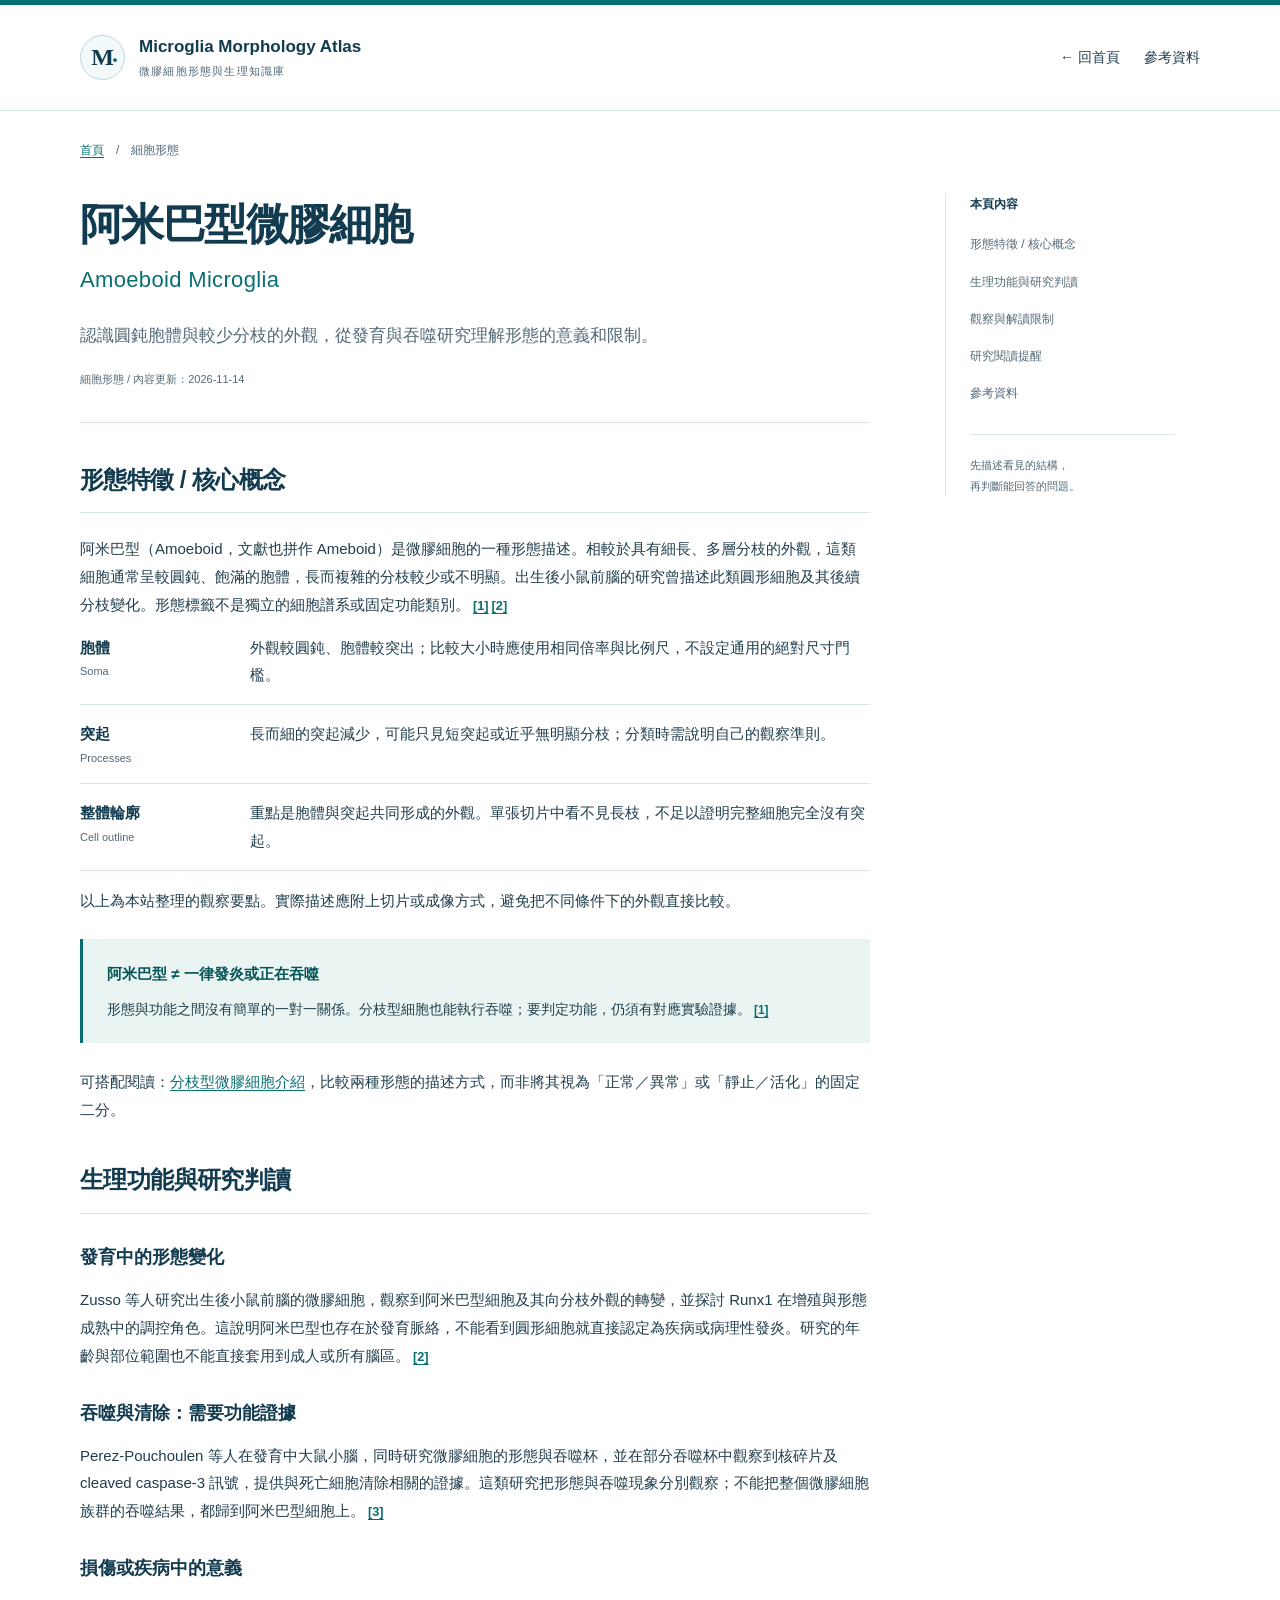
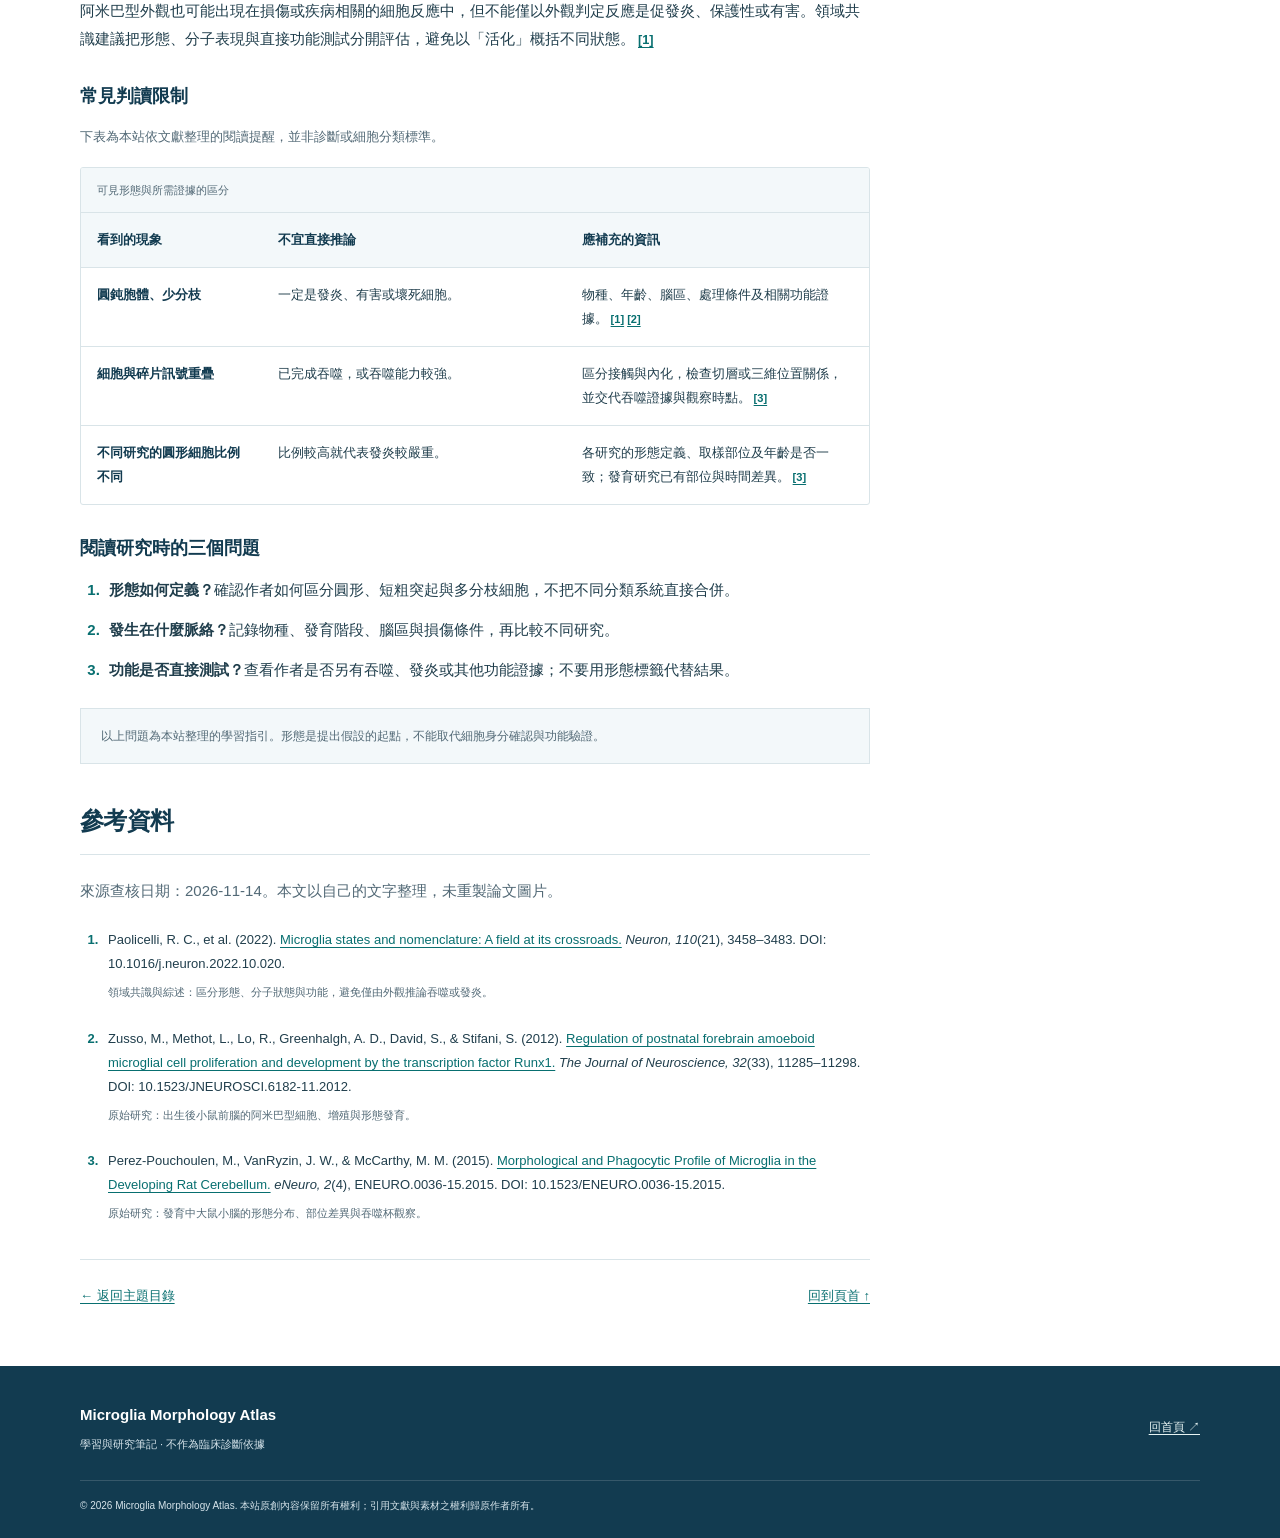
==== pages/amoeboid-microglia.html @ bc800e17 "Publish Microglia Morphology Atlas knowledge base" ====
<!doctype html>
<html lang="zh-Hant">
<head>
  <meta charset="utf-8">
  <meta name="viewport" content="width=device-width, initial-scale=1">
  <meta name="description" content="認識阿米巴型微膠細胞（Amoeboid Microglia）的圓鈍胞體與較少分枝，了解發育、吞噬相關研究及形態不等同功能的判讀限制。">
  <meta name="theme-color" content="#123b50">
  <title>阿米巴型微膠細胞 Amoeboid Microglia | Microglia Morphology Atlas</title>
  <link rel="stylesheet" href="../css/style.css">
</head>
<body>
  <a class="skip-link" href="#main-content">跳至主要內容</a>
  <header class="site-header">
    <div class="container header-inner">
      <a class="brand" href="../index.html" aria-label="Microglia Morphology Atlas 首頁">
        <span class="brand-mark" aria-hidden="true">M<span>·</span></span>
        <span>Microglia Morphology Atlas<span class="brand-subtitle">微膠細胞形態與生理知識庫</span></span>
      </a>
      <nav class="main-nav" aria-label="主要導覽"><a href="../index.html">← 回首頁</a><a href="#references">參考資料</a></nav>
    </div>
  </header>

  <main id="main-content" class="container article-main" tabindex="-1">
    <nav class="breadcrumbs" aria-label="麵包屑"><a href="../index.html">首頁</a><span aria-hidden="true">/</span><span>細胞形態</span></nav>
    <div class="article-layout">
      <article class="article-content">
        <header class="article-heading">
          <h1>阿米巴型微膠細胞<span class="english-title" lang="en">Amoeboid Microglia</span></h1>
          <p class="article-lead">認識圓鈍胞體與較少分枝的外觀，從發育與吞噬研究理解形態的意義和限制。</p>
          <p class="metadata">細胞形態<span aria-hidden="true"> / </span>內容更新：<time datetime="2026-11-14">2026-11-14</time></p>
        </header>

        <section id="concept" class="article-section" aria-labelledby="concept-title">
          <h2 id="concept-title">形態特徵 / 核心概念</h2>
          <p>阿米巴型（Amoeboid，文獻也拼作 Ameboid）是微膠細胞的一種形態描述。相較於具有細長、多層分枝的外觀，這類細胞通常呈較圓鈍、飽滿的胞體，長而複雜的分枝較少或不明顯。出生後小鼠前腦的研究曾描述此類圓形細胞及其後續分枝變化。形態標籤不是獨立的細胞譜系或固定功能類別。<a class="citation" href="#ref-1" aria-label="參考資料 1">[1]</a><a class="citation" href="#ref-2" aria-label="參考資料 2">[2]</a></p>
          <dl class="feature-list">
            <div><dt>胞體 <span lang="en">Soma</span></dt><dd>外觀較圓鈍、胞體較突出；比較大小時應使用相同倍率與比例尺，不設定通用的絕對尺寸門檻。</dd></div>
            <div><dt>突起 <span lang="en">Processes</span></dt><dd>長而細的突起減少，可能只見短突起或近乎無明顯分枝；分類時需說明自己的觀察準則。</dd></div>
            <div><dt>整體輪廓 <span lang="en">Cell outline</span></dt><dd>重點是胞體與突起共同形成的外觀。單張切片中看不見長枝，不足以證明完整細胞完全沒有突起。</dd></div>
          </dl>
          <p>以上為本站整理的觀察要點。實際描述應附上切片或成像方式，避免把不同條件下的外觀直接比較。</p>
          <div class="callout"><strong>阿米巴型 ≠ 一律發炎或正在吞噬</strong><p>形態與功能之間沒有簡單的一對一關係。分枝型細胞也能執行吞噬；要判定功能，仍須有對應實驗證據。<a class="citation" href="#ref-1" aria-label="參考資料 1">[1]</a></p></div>
          <p>可搭配閱讀：<a href="ramified-microglia.html">分枝型微膠細胞介紹</a>，比較兩種形態的描述方式，而非將其視為「正常／異常」或「靜止／活化」的固定二分。</p>
        </section>

        <section id="physiology" class="article-section" aria-labelledby="physiology-title">
          <h2 id="physiology-title">生理功能與研究判讀</h2>
          <h3>發育中的形態變化</h3>
          <p>Zusso 等人研究出生後小鼠前腦的微膠細胞，觀察到阿米巴型細胞及其向分枝外觀的轉變，並探討 Runx1 在增殖與形態成熟中的調控角色。這說明阿米巴型也存在於發育脈絡，不能看到圓形細胞就直接認定為疾病或病理性發炎。研究的年齡與部位範圍也不能直接套用到成人或所有腦區。<a class="citation" href="#ref-2" aria-label="參考資料 2">[2]</a></p>

          <h3>吞噬與清除：需要功能證據</h3>
          <p>Perez-Pouchoulen 等人在發育中大鼠小腦，同時研究微膠細胞的形態與吞噬杯，並在部分吞噬杯中觀察到核碎片及 cleaved caspase-3 訊號，提供與死亡細胞清除相關的證據。這類研究把形態與吞噬現象分別觀察；不能把整個微膠細胞族群的吞噬結果，都歸到阿米巴型細胞上。<a class="citation" href="#ref-3" aria-label="參考資料 3">[3]</a></p>

          <h3>損傷或疾病中的意義</h3>
          <p>阿米巴型外觀也可能出現在損傷或疾病相關的細胞反應中，但不能僅以外觀判定反應是促發炎、保護性或有害。領域共識建議把形態、分子表現與直接功能測試分開評估，避免以「活化」概括不同狀態。<a class="citation" href="#ref-1" aria-label="參考資料 1">[1]</a></p>

          <h3 id="observation">常見判讀限制</h3>
          <p class="table-intro">下表為本站依文獻整理的閱讀提醒，並非診斷或細胞分類標準。</p>
          <div class="table-scroll" role="region" aria-label="阿米巴型微膠細胞判讀限制表，可橫向捲動" tabindex="0">
            <table>
              <caption>可見形態與所需證據的區分</caption>
              <thead><tr><th scope="col">看到的現象</th><th scope="col">不宜直接推論</th><th scope="col">應補充的資訊</th></tr></thead>
              <tbody>
                <tr><th scope="row">圓鈍胞體、少分枝</th><td>一定是發炎、有害或壞死細胞。</td><td>物種、年齡、腦區、處理條件及相關功能證據。<a class="citation" href="#ref-1" aria-label="參考資料 1">[1]</a><a class="citation" href="#ref-2" aria-label="參考資料 2">[2]</a></td></tr>
                <tr><th scope="row">細胞與碎片訊號重疊</th><td>已完成吞噬，或吞噬能力較強。</td><td>區分接觸與內化，檢查切層或三維位置關係，並交代吞噬證據與觀察時點。<a class="citation" href="#ref-3" aria-label="參考資料 3">[3]</a></td></tr>
                <tr><th scope="row">不同研究的圓形細胞比例不同</th><td>比例較高就代表發炎較嚴重。</td><td>各研究的形態定義、取樣部位及年齡是否一致；發育研究已有部位與時間差異。<a class="citation" href="#ref-3" aria-label="參考資料 3">[3]</a></td></tr>
              </tbody>
            </table>
          </div>

          <h3 id="reading-notes">閱讀研究時的三個問題</h3>
          <ol class="workflow-list">
            <li><strong>形態如何定義？</strong>確認作者如何區分圓形、短粗突起與多分枝細胞，不把不同分類系統直接合併。</li>
            <li><strong>發生在什麼脈絡？</strong>記錄物種、發育階段、腦區與損傷條件，再比較不同研究。</li>
            <li><strong>功能是否直接測試？</strong>查看作者是否另有吞噬、發炎或其他功能證據；不要用形態標籤代替結果。</li>
          </ol>
          <p class="small-note">以上問題為本站整理的學習指引。形態是提出假設的起點，不能取代細胞身分確認與功能驗證。</p>
        </section>

        <section id="references" class="article-section" aria-labelledby="references-title">
          <h2 id="references-title">參考資料</h2>
          <p class="metadata">來源查核日期：2026-11-14。本文以自己的文字整理，未重製論文圖片。</p>
          <ol class="references">
            <li id="ref-1"><span>Paolicelli, R. C., et al. (2022).</span> <a href="https://pmc.ncbi.nlm.nih.gov/articles/PMC9999291/" lang="en">Microglia states and nomenclature: A field at its crossroads.</a> <cite lang="en">Neuron, 110</cite>(21), 3458–3483. DOI: 10.1016/j.neuron.2022.10.020.<p>領域共識與綜述：區分形態、分子狀態與功能，避免僅由外觀推論吞噬或發炎。</p></li>
            <li id="ref-2"><span>Zusso, M., Methot, L., Lo, R., Greenhalgh, A. D., David, S., &amp; Stifani, S. (2012).</span> <a href="https://pubmed.ncbi.nlm.nih.gov/22895712/" lang="en">Regulation of postnatal forebrain amoeboid microglial cell proliferation and development by the transcription factor Runx1.</a> <cite lang="en">The Journal of Neuroscience, 32</cite>(33), 11285–11298. DOI: 10.1523/JNEUROSCI.6182-11.2012.<p>原始研究：出生後小鼠前腦的阿米巴型細胞、增殖與形態發育。</p></li>
            <li id="ref-3"><span>Perez-Pouchoulen, M., VanRyzin, J. W., &amp; McCarthy, M. M. (2015).</span> <a href="https://pubmed.ncbi.nlm.nih.gov/26464992/" lang="en">Morphological and Phagocytic Profile of Microglia in the Developing Rat Cerebellum.</a> <cite lang="en">eNeuro, 2</cite>(4), ENEURO.0036-15.2015. DOI: 10.1523/ENEURO.0036-15.2015.<p>原始研究：發育中大鼠小腦的形態分布、部位差異與吞噬杯觀察。</p></li>
          </ol>
        </section>
        <nav class="article-bottom" aria-label="文章結尾導覽"><a href="../index.html#topics">← 返回主題目錄</a><a href="#main-content">回到頁首 ↑</a></nav>
      </article>

      <aside class="article-sidebar" aria-label="本頁目錄">
        <div class="sidebar-inner"><p class="sidebar-title">本頁內容</p><nav aria-label="頁內導覽"><a href="#concept">形態特徵 / 核心概念</a><a href="#physiology">生理功能與研究判讀</a><a href="#observation">觀察與解讀限制</a><a href="#reading-notes">研究閱讀提醒</a><a href="#references">參考資料</a></nav><p class="sidebar-note">先描述看見的結構，<br>再判斷能回答的問題。</p></div>
      </aside>
    </div>
  </main>

  <footer class="site-footer">
    <div class="container footer-inner"><div><p class="footer-brand">Microglia Morphology Atlas</p><p>學習與研究筆記 · 不作為臨床診斷依據</p></div><a href="../index.html">回首頁 ↗</a></div>
    <div class="container copyright"><p>© 2026 Microglia Morphology Atlas. 本站原創內容保留所有權利；引用文獻與素材之權利歸原作者所有。</p></div>
  </footer>
</body>
</html>
---- css/style.css ----
:root {
  color-scheme: light;
  --navy: #123b50;
  --teal: #086f70;
  --teal-dark: #055557;
  --ink: #203e4c;
  --muted: #526976;
  --line: #d9e4e8;
  --soft: #f3f8fa;
  --teal-soft: #eaf5f3;
  --white: #fff;
  --container: 1120px;
}

* { box-sizing: border-box; }
html { scroll-behavior: smooth; scroll-padding-top: 24px; }
body { margin: 0; background: var(--white); color: var(--ink); font-family: -apple-system, BlinkMacSystemFont, "Segoe UI", "Noto Sans TC", "Microsoft JhengHei", sans-serif; font-size: 16px; line-height: 1.85; -webkit-font-smoothing: antialiased; }
a { color: var(--teal); text-underline-offset: .23em; text-decoration-thickness: 1px; }
a:hover { color: var(--teal-dark); }
a:focus-visible, [tabindex="0"]:focus-visible { outline: 3px solid var(--teal); outline-offset: 5px; border-radius: 2px; }
main:focus { outline: none; }
::selection { background: #cce8e3; color: var(--navy); }
h1, h2, h3, p { margin: 0; }
h1, h2, h3 { color: var(--navy); line-height: 1.45; }
h1 { font-size: clamp(2rem, 3.7vw, 2.9rem); font-weight: 700; letter-spacing: -.035em; }
h2 { font-size: 1.7rem; letter-spacing: -.025em; }
h3 { font-size: 1.18rem; }
strong { font-weight: 650; }
.container { width: min(var(--container), calc(100% - 64px)); margin-inline: auto; }
.skip-link { position: absolute; top: -100px; left: 20px; z-index: 10; padding: 10px 20px; background: var(--navy); color: white; }
.skip-link:focus { top: 12px; color: white; }
.site-header { border-top: 5px solid var(--teal); border-bottom: 1px solid var(--line); background: white; }
.header-inner { min-height: 105px; display: flex; align-items: center; justify-content: space-between; gap: 28px; padding-block: 20px; }
.brand { display: flex; align-items: center; gap: 14px; color: var(--navy); font-size: 17px; font-weight: 700; line-height: 1.45; text-decoration: none; }
.brand-mark { flex-shrink: 0; display: grid; place-items: center; width: 45px; height: 45px; border: 1px solid #bfd7da; border-radius: 50%; color: var(--navy); background: var(--soft); font-family: Georgia, serif; font-size: 24px; position: relative; }
.brand-mark > span { position: absolute; color: var(--teal); right: 6px; bottom: 1px; }
.brand-subtitle { display: block; font-size: 11px; letter-spacing: .11em; font-weight: 400; color: var(--muted); margin-top: 5px; }
.main-nav { display: flex; flex-wrap: wrap; gap: 24px; font-size: 14px; }
.main-nav a { color: var(--ink); text-decoration: none; }
.main-nav a:hover { color: var(--teal); text-decoration: underline; }
.hero { background: var(--soft); border-bottom: 1px solid var(--line); }
.hero-inner { display: grid; grid-template-columns: 1.6fr 1fr; gap: 70px; padding-block: 72px; align-items: center; }
.hero-copy h1 { line-height: 1.5; }
.accent { color: var(--teal); }
.hero-description { color: var(--muted); margin-top: 22px; font-size: 16px; line-height: 1.95; }
.button { display: inline-flex; align-items: center; gap: 30px; margin-top: 28px; padding: 12px 23px; background: var(--teal); color: white; text-decoration: none; font-size: 14px; font-weight: 600; border-radius: 3px; }
.button:hover { background: var(--teal-dark); color: white; }
.button span { font-size: 20px; line-height: 1; }
.hero-note { margin-top: 16px; font-size: 12px; color: var(--muted); }
.reading-path { border-left: 1px solid #c6d8de; padding-left: 38px; }
.reading-path h2 { font-size: 16px; margin-bottom: 22px; }
.reading-path ol { margin: 0; padding: 0; list-style: none; }
.reading-path li { display: flex; gap: 19px; margin-top: 23px; }
.path-number { color: var(--teal); font-size: 12px; font-weight: 600; padding-top: 4px; font-variant-numeric: tabular-nums; }
.reading-path strong { font-size: 16px; }
.reading-path li div > span { display: block; font-size: 11px; letter-spacing: .06em; color: var(--teal); line-height: 1.6; }
.reading-path p { font-size: 13px; color: var(--muted); margin-top: 6px; }
.section { padding-block: 58px; }
.section-heading { display: flex; align-items: flex-end; justify-content: space-between; gap: 24px; margin-bottom: 28px; }
.section-heading > p { font-size: 13px; color: var(--muted); padding-bottom: 3px; }
.section-index { font-size: 10px; letter-spacing: .16em; font-weight: 650; color: var(--teal); margin-bottom: 9px; }
.topic-list { list-style: none; padding: 0; margin: 0; border-top: 1px solid var(--line); }
.topic-item { display: grid; grid-template-columns: 72px 1fr; gap: 22px; padding: 30px 6px; border-bottom: 1px solid var(--line); }
.topic-number { font-size: 36px; font-family: Georgia, serif; line-height: 1.2; color: #9cb7c0; }
.topic-kind { font-size: 11px; color: var(--teal); margin-bottom: 7px; letter-spacing: .04em; }
.topic-item h3 { font-size: 21px; margin-bottom: 9px; }
.topic-item h3 a { display: block; color: var(--navy); text-decoration: none; padding-right: 35px; position: relative; }
.topic-item h3 a:hover { color: var(--teal); text-decoration: underline; }
.topic-item h3 span[lang] { font-size: 14px; font-weight: 400; color: var(--muted); margin-left: 14px; }
.topic-arrow { position: absolute; right: 5px; top: 0; color: var(--teal); font-size: 24px; font-weight: 400; }
.topic-item > div > p:not(.topic-kind) { color: var(--muted); font-size: 14px; }
.topic-item .topic-meta { margin-top: 13px; font-size: 11px !important; letter-spacing: .02em; }
.section-note { font-size: 12px; color: var(--muted); margin-top: 18px; }
.scope-section { background: var(--soft); border-block: 1px solid var(--line); }
.scope-grid { display: grid; grid-template-columns: 1fr 1fr; gap: 46px; }
.scope-panel + .scope-panel { border-left: 1px solid var(--line); padding-left: 46px; }
.panel-label { display: block; color: var(--teal); letter-spacing: .12em; font-size: 10px; font-weight: 650; margin-bottom: 12px; }
.scope-panel h3 { margin-bottom: 14px; }
.scope-panel p { font-size: 14px; color: var(--muted); }
.scope-panel .scope-detail { margin-top: 18px; padding-top: 17px; border-top: 1px solid var(--line); font-size: 12px; }
.guide-grid { display: grid; grid-template-columns: repeat(4, 1fr); list-style: none; gap: 32px; padding: 0; margin: 0; }
.guide-number { font-size: 11px; color: var(--teal); display: block; margin-bottom: 12px; }
.guide-grid h3 { font-size: 15px; margin-bottom: 8px; }
.guide-grid p { font-size: 13px; color: var(--muted); }
.editorial-note { display: flex; gap: 30px; align-items: baseline; padding-top: 26px; margin-top: 38px; border-top: 1px solid var(--line); }
.editorial-note > strong { white-space: nowrap; font-size: 13px; color: var(--navy); }
.editorial-note p { font-size: 12px; color: var(--muted); }
.site-footer { background: var(--navy); color: #d5e3ea; padding-top: 35px; }
.footer-inner { display: flex; align-items: center; justify-content: space-between; gap: 30px; padding-bottom: 26px; }
.footer-inner p { font-size: 11px; }
.footer-inner .footer-brand { color: white; font-size: 15px; font-weight: 600; margin-bottom: 5px; }
.site-footer a { color: #e7f4f3; font-size: 12px; }
.copyright { padding-block: 16px 23px; border-top: 1px solid #36586a; font-size: 10px; color: #d5e3ea; }

/* 主題頁共用樣式 */
.article-main { padding-top: 28px; padding-bottom: 58px; }
.breadcrumbs { display: flex; gap: 12px; flex-wrap: wrap; color: var(--muted); font-size: 12px; margin-bottom: 32px; }
.article-layout { display: grid; grid-template-columns: minmax(0, 790px) minmax(0, 230px); gap: 75px; }
.article-content { min-width: 0; }
.article-heading { padding-bottom: 32px; border-bottom: 1px solid var(--line); }
.article-heading h1 { font-size: clamp(2rem, 3.5vw, 2.7rem); }
.english-title { display: block; font-size: .51em; letter-spacing: .015em; font-weight: 400; color: var(--teal); margin-top: 8px; }
.article-lead { font-size: 17px; color: var(--muted); margin-top: 24px; }
.metadata { font-size: 11px; color: var(--muted); margin-top: 18px; }
.article-section { margin-top: 40px; scroll-margin-top: 25px; }
.article-section h2 { font-size: 24px; padding-bottom: 15px; border-bottom: 1px solid var(--line); margin-bottom: 22px; }
.article-section h3 { margin-top: 30px; margin-bottom: 13px; font-size: 18px; }
.article-section > p { margin-top: 16px; }
.article-section p, .article-section li, .feature-list { font-size: 15px; }
.citation { font-size: .85em; font-weight: 600; margin-left: 3px; white-space: nowrap; }
.callout { border-left: 3px solid var(--teal); background: var(--teal-soft); padding: 20px 24px; margin-block: 25px; }
.callout > strong { color: var(--teal-dark); font-size: 15px; }
.callout > p { margin-top: 8px; font-size: 14px; }
.feature-list { margin: 0; }
.feature-list > div { display: grid; grid-template-columns: 150px minmax(0, 1fr); gap: 20px; padding: 15px 0; border-bottom: 1px solid var(--line); }
.feature-list dt { color: var(--navy); font-weight: 600; }
.feature-list dt span { display: block; font-size: 11px; font-weight: 400; color: var(--muted); }
.feature-list dd { margin: 0; }
.table-scroll { overflow-x: auto; margin-top: 18px; border: 1px solid var(--line); border-radius: 3px; }
table { width: 100%; border-collapse: collapse; font-size: 13px; min-width: 550px; text-align: left; }
caption { padding: 12px 16px; text-align: left; font-size: 11px; color: var(--muted); background: var(--soft); }
th, td { padding: 15px 16px; vertical-align: top; border-top: 1px solid var(--line); line-height: 1.85; }
thead { background: var(--soft); color: var(--navy); }
thead th { font-weight: 650; }
tbody th { width: 23%; font-weight: 600; color: var(--navy); }
tbody td { width: 38.5%; }
.article-section .table-intro { color: var(--muted); font-size: 13px; }
.workflow-list, .content-list { padding-left: 24px; margin-block: 15px 0; }
.workflow-list li, .content-list li { padding-left: 5px; margin-block: 12px; }
.workflow-list li::marker { color: var(--teal); font-weight: 600; }
.article-section .small-note { background: var(--soft); border: 1px solid var(--line); padding: 16px 20px; font-size: 12px; color: var(--muted); margin-top: 24px; }
.references { padding-left: 22px; margin-top: 24px; }
.references li { padding-left: 6px; margin-bottom: 24px; scroll-margin-top: 25px; overflow-wrap: anywhere; font-size: 13px; }
.references li > p { font-size: 11px; color: var(--muted); margin-top: 6px; }
.references li::marker { color: var(--teal); font-weight: 600; }
.article-bottom { border-top: 1px solid var(--line); margin-top: 35px; padding-top: 24px; display: flex; flex-wrap: wrap; gap: 20px; justify-content: space-between; font-size: 13px; }
.sidebar-inner { position: sticky; top: 30px; border-left: 1px solid var(--line); padding-left: 24px; }
.sidebar-title { font-size: 12px; font-weight: 650; color: var(--navy); margin-bottom: 18px; }
.article-sidebar nav { display: flex; flex-direction: column; gap: 15px; }
.article-sidebar a { text-decoration: none; font-size: 12px; color: var(--muted); }
.article-sidebar a:hover { color: var(--teal); text-decoration: underline; }
.sidebar-note { font-size: 11px; color: var(--muted); margin-top: 30px; padding-top: 20px; border-top: 1px solid var(--line); }

@media (max-width: 1000px) {
  .header-inner { flex-wrap: wrap; gap: 18px; }
  .hero-inner { gap: 35px; }
  .reading-path { padding-left: 25px; }
  .article-layout { grid-template-columns: minmax(0, 1fr) 190px; gap: 35px; }
  .guide-grid { gap: 22px; }
}

@media (max-width: 760px) {
  .container { width: calc(100% - 40px); }
  .header-inner { padding-block: 18px; gap: 18px; }
  .brand { font-size: 14px; gap: 10px; }
  .brand-mark { width: 39px; height: 39px; font-size: 21px; }
  .brand-subtitle { font-size: 10px; letter-spacing: .04em; }
  .main-nav { gap: 22px; font-size: 12px; }
  .hero-inner { grid-template-columns: 1fr; padding-block: 42px; gap: 35px; }
  .hero-copy h1 { font-size: clamp(1.65rem, 5.8vw, 2.5rem); }
  .hero-description { font-size: 14px; margin-top: 18px; }
  .desktop-break { display: none; }
  .reading-path { border-left: 0; border-top: 1px solid #c6d8de; padding-left: 0; padding-top: 25px; }
  .reading-path h2 { margin-bottom: 16px; }
  .reading-path li { margin-top: 17px; }
  .section { padding-block: 38px; }
  .section-heading { display: block; margin-bottom: 22px; }
  .section-heading > p { margin-top: 12px; }
  h2 { font-size: 1.45rem; }
  .topic-item { grid-template-columns: 38px 1fr; gap: 12px; padding-block: 25px; }
  .topic-number { font-size: 28px; }
  .topic-item h3 { font-size: 19px; }
  .topic-item h3 span[lang] { display: block; font-size: 12px; margin: 5px 0 0; }
  .topic-item .topic-meta { font-size: 10px !important; }
  .scope-grid { grid-template-columns: 1fr; gap: 28px; }
  .scope-panel + .scope-panel { border-left: 0; border-top: 1px solid var(--line); padding-left: 0; padding-top: 25px; }
  .guide-grid { grid-template-columns: 1fr 1fr; gap: 26px 22px; }
  .editorial-note { display: block; margin-top: 28px; padding-top: 22px; }
  .editorial-note p { margin-top: 9px; }
  .footer-inner { align-items: flex-start; gap: 16px; }
  .footer-inner > a { white-space: nowrap; }
  .footer-inner .footer-brand { font-size: 13px; }
  .copyright { font-size: 10px; }
  .article-main { padding-top: 22px; padding-bottom: 38px; }
  .breadcrumbs { margin-bottom: 25px; }
  .article-layout { display: flex; flex-direction: column; gap: 0; }
  .article-sidebar { order: -1; margin-bottom: 30px; }
  .sidebar-inner { position: static; border-left: 0; padding: 0 0 22px; border-bottom: 1px solid var(--line); }
  .sidebar-title { margin-bottom: 10px; }
  .article-sidebar nav { flex-direction: row; flex-wrap: wrap; gap: 10px 20px; }
  .sidebar-note { display: none; }
  .article-heading h1 { font-size: 2rem; }
  .article-lead { font-size: 15px; margin-top: 20px; }
  .article-section h2 { font-size: 21px; }
  .article-section { margin-top: 32px; }
  .feature-list > div { grid-template-columns: 1fr; gap: 7px; }
  .feature-list dt span { display: inline; margin-left: 8px; }
  .callout { padding: 17px 18px; }
}

@media (prefers-reduced-motion: reduce) {
  html { scroll-behavior: auto; }
}
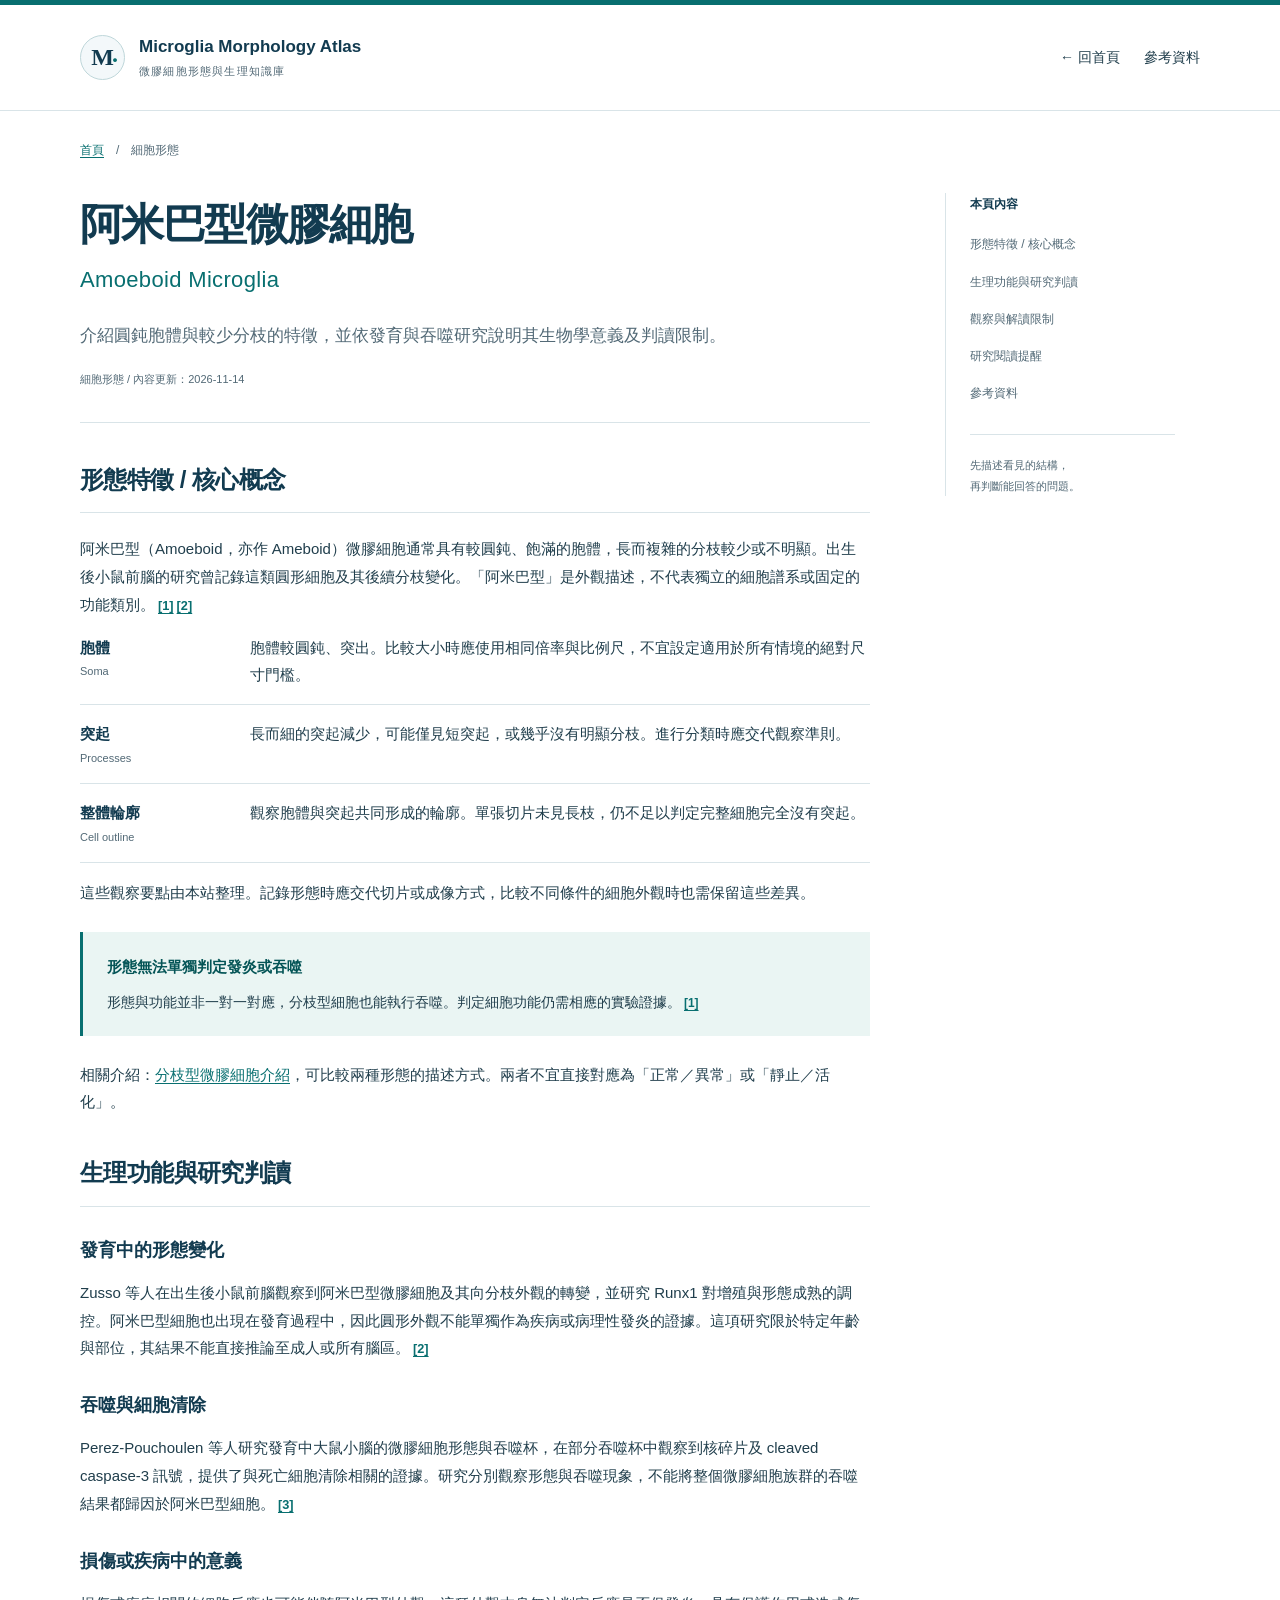
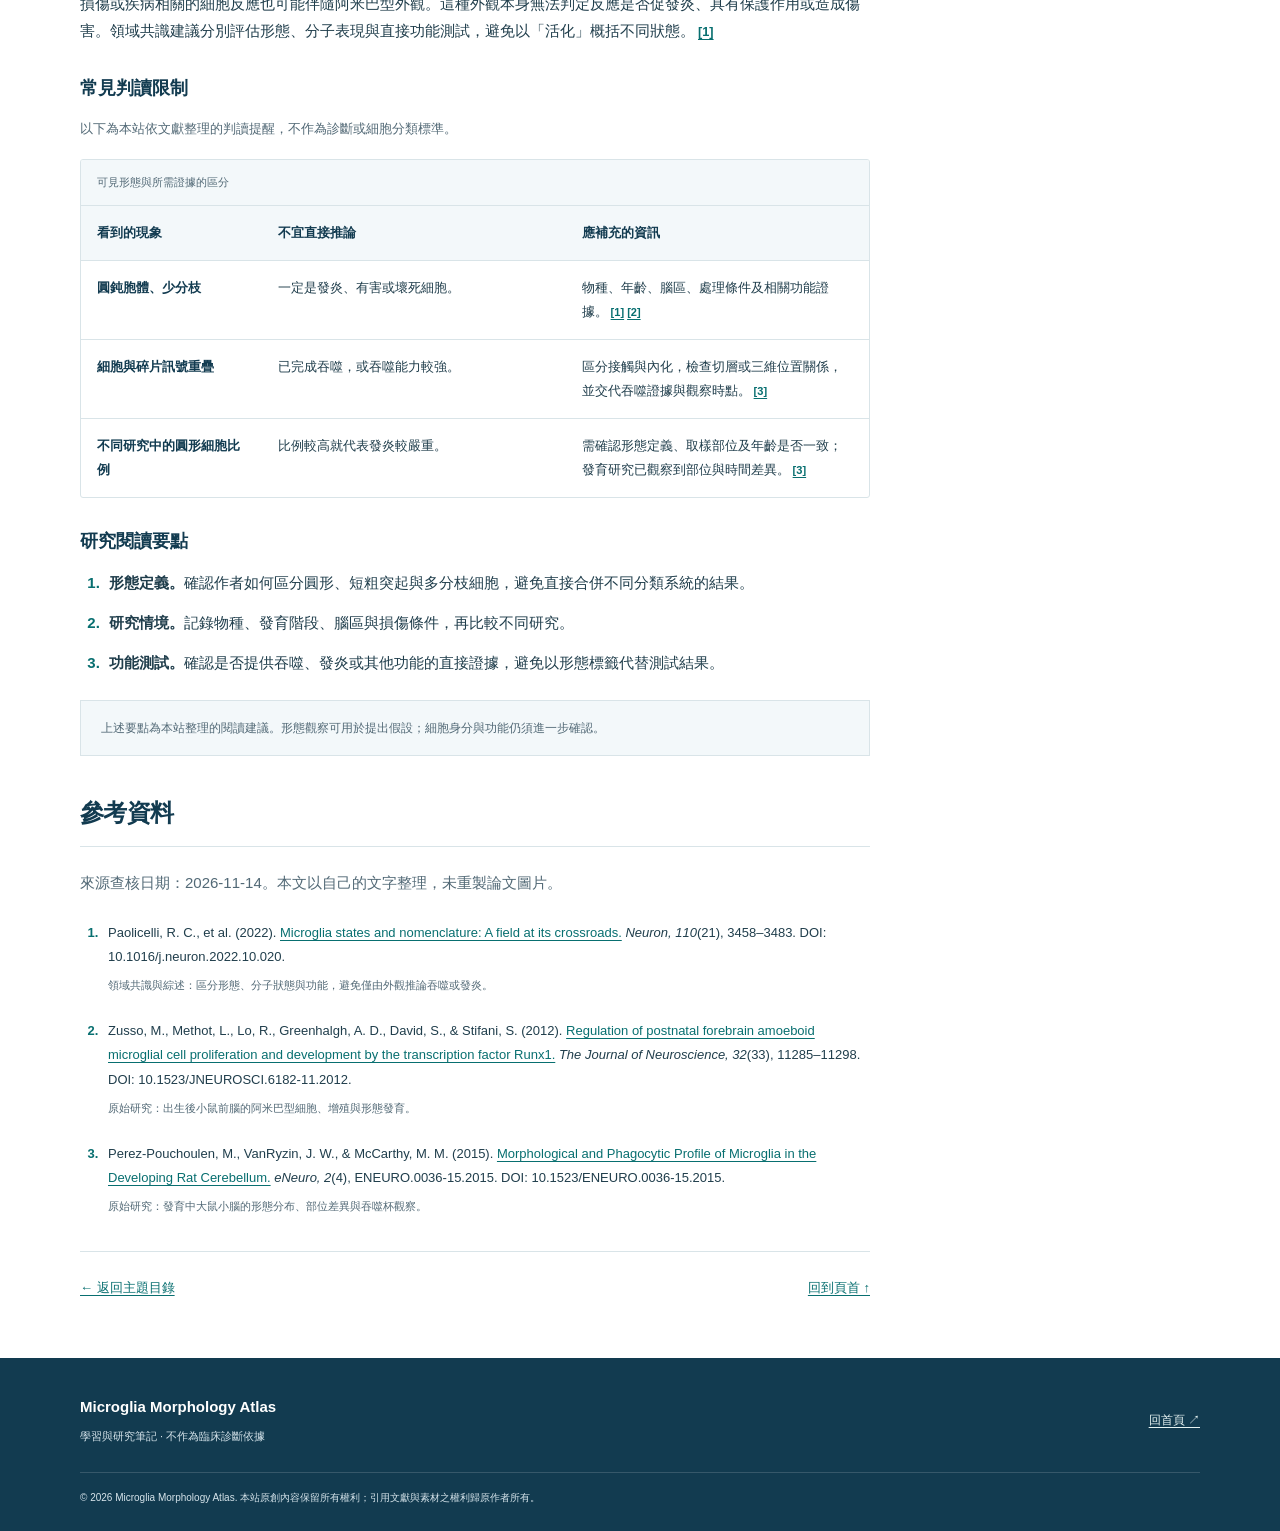
==== commit dfda5677: "Refine knowledge base prose in a formal academic tone" ====
--- a/pages/amoeboid-microglia.html
+++ b/pages/amoeboid-microglia.html
@@ -26,36 +26,36 @@
       <article class="article-content">
         <header class="article-heading">
           <h1>阿米巴型微膠細胞<span class="english-title" lang="en">Amoeboid Microglia</span></h1>
-          <p class="article-lead">認識圓鈍胞體與較少分枝的外觀，從發育與吞噬研究理解形態的意義和限制。</p>
+          <p class="article-lead">介紹圓鈍胞體與較少分枝的特徵，並依發育與吞噬研究說明其生物學意義及判讀限制。</p>
           <p class="metadata">細胞形態<span aria-hidden="true"> / </span>內容更新：<time datetime="2026-11-14">2026-11-14</time></p>
         </header>
 
         <section id="concept" class="article-section" aria-labelledby="concept-title">
           <h2 id="concept-title">形態特徵 / 核心概念</h2>
-          <p>阿米巴型（Amoeboid，文獻也拼作 Ameboid）是微膠細胞的一種形態描述。相較於具有細長、多層分枝的外觀，這類細胞通常呈較圓鈍、飽滿的胞體，長而複雜的分枝較少或不明顯。出生後小鼠前腦的研究曾描述此類圓形細胞及其後續分枝變化。形態標籤不是獨立的細胞譜系或固定功能類別。<a class="citation" href="#ref-1" aria-label="參考資料 1">[1]</a><a class="citation" href="#ref-2" aria-label="參考資料 2">[2]</a></p>
+          <p>阿米巴型（Amoeboid，亦作 Ameboid）微膠細胞通常具有較圓鈍、飽滿的胞體，長而複雜的分枝較少或不明顯。出生後小鼠前腦的研究曾記錄這類圓形細胞及其後續分枝變化。「阿米巴型」是外觀描述，不代表獨立的細胞譜系或固定的功能類別。<a class="citation" href="#ref-1" aria-label="參考資料 1">[1]</a><a class="citation" href="#ref-2" aria-label="參考資料 2">[2]</a></p>
           <dl class="feature-list">
-            <div><dt>胞體 <span lang="en">Soma</span></dt><dd>外觀較圓鈍、胞體較突出；比較大小時應使用相同倍率與比例尺，不設定通用的絕對尺寸門檻。</dd></div>
-            <div><dt>突起 <span lang="en">Processes</span></dt><dd>長而細的突起減少，可能只見短突起或近乎無明顯分枝；分類時需說明自己的觀察準則。</dd></div>
-            <div><dt>整體輪廓 <span lang="en">Cell outline</span></dt><dd>重點是胞體與突起共同形成的外觀。單張切片中看不見長枝，不足以證明完整細胞完全沒有突起。</dd></div>
+            <div><dt>胞體 <span lang="en">Soma</span></dt><dd>胞體較圓鈍、突出。比較大小時應使用相同倍率與比例尺，不宜設定適用於所有情境的絕對尺寸門檻。</dd></div>
+            <div><dt>突起 <span lang="en">Processes</span></dt><dd>長而細的突起減少，可能僅見短突起，或幾乎沒有明顯分枝。進行分類時應交代觀察準則。</dd></div>
+            <div><dt>整體輪廓 <span lang="en">Cell outline</span></dt><dd>觀察胞體與突起共同形成的輪廓。單張切片未見長枝，仍不足以判定完整細胞完全沒有突起。</dd></div>
           </dl>
-          <p>以上為本站整理的觀察要點。實際描述應附上切片或成像方式，避免把不同條件下的外觀直接比較。</p>
-          <div class="callout"><strong>阿米巴型 ≠ 一律發炎或正在吞噬</strong><p>形態與功能之間沒有簡單的一對一關係。分枝型細胞也能執行吞噬；要判定功能，仍須有對應實驗證據。<a class="citation" href="#ref-1" aria-label="參考資料 1">[1]</a></p></div>
-          <p>可搭配閱讀：<a href="ramified-microglia.html">分枝型微膠細胞介紹</a>，比較兩種形態的描述方式，而非將其視為「正常／異常」或「靜止／活化」的固定二分。</p>
+          <p>這些觀察要點由本站整理。記錄形態時應交代切片或成像方式，比較不同條件的細胞外觀時也需保留這些差異。</p>
+          <div class="callout"><strong>形態無法單獨判定發炎或吞噬</strong><p>形態與功能並非一對一對應，分枝型細胞也能執行吞噬。判定細胞功能仍需相應的實驗證據。<a class="citation" href="#ref-1" aria-label="參考資料 1">[1]</a></p></div>
+          <p>相關介紹：<a href="ramified-microglia.html">分枝型微膠細胞介紹</a>，可比較兩種形態的描述方式。兩者不宜直接對應為「正常／異常」或「靜止／活化」。</p>
         </section>
 
         <section id="physiology" class="article-section" aria-labelledby="physiology-title">
           <h2 id="physiology-title">生理功能與研究判讀</h2>
           <h3>發育中的形態變化</h3>
-          <p>Zusso 等人研究出生後小鼠前腦的微膠細胞，觀察到阿米巴型細胞及其向分枝外觀的轉變，並探討 Runx1 在增殖與形態成熟中的調控角色。這說明阿米巴型也存在於發育脈絡，不能看到圓形細胞就直接認定為疾病或病理性發炎。研究的年齡與部位範圍也不能直接套用到成人或所有腦區。<a class="citation" href="#ref-2" aria-label="參考資料 2">[2]</a></p>
+          <p>Zusso 等人在出生後小鼠前腦觀察到阿米巴型微膠細胞及其向分枝外觀的轉變，並研究 Runx1 對增殖與形態成熟的調控。阿米巴型細胞也出現在發育過程中，因此圓形外觀不能單獨作為疾病或病理性發炎的證據。這項研究限於特定年齡與部位，其結果不能直接推論至成人或所有腦區。<a class="citation" href="#ref-2" aria-label="參考資料 2">[2]</a></p>
 
-          <h3>吞噬與清除：需要功能證據</h3>
-          <p>Perez-Pouchoulen 等人在發育中大鼠小腦，同時研究微膠細胞的形態與吞噬杯，並在部分吞噬杯中觀察到核碎片及 cleaved caspase-3 訊號，提供與死亡細胞清除相關的證據。這類研究把形態與吞噬現象分別觀察；不能把整個微膠細胞族群的吞噬結果，都歸到阿米巴型細胞上。<a class="citation" href="#ref-3" aria-label="參考資料 3">[3]</a></p>
+          <h3>吞噬與細胞清除</h3>
+          <p>Perez-Pouchoulen 等人研究發育中大鼠小腦的微膠細胞形態與吞噬杯，在部分吞噬杯中觀察到核碎片及 cleaved caspase-3 訊號，提供了與死亡細胞清除相關的證據。研究分別觀察形態與吞噬現象，不能將整個微膠細胞族群的吞噬結果都歸因於阿米巴型細胞。<a class="citation" href="#ref-3" aria-label="參考資料 3">[3]</a></p>
 
           <h3>損傷或疾病中的意義</h3>
-          <p>阿米巴型外觀也可能出現在損傷或疾病相關的細胞反應中，但不能僅以外觀判定反應是促發炎、保護性或有害。領域共識建議把形態、分子表現與直接功能測試分開評估，避免以「活化」概括不同狀態。<a class="citation" href="#ref-1" aria-label="參考資料 1">[1]</a></p>
+          <p>損傷或疾病相關的細胞反應也可能伴隨阿米巴型外觀。這種外觀本身無法判定反應是否促發炎、具有保護作用或造成傷害。領域共識建議分別評估形態、分子表現與直接功能測試，避免以「活化」概括不同狀態。<a class="citation" href="#ref-1" aria-label="參考資料 1">[1]</a></p>
 
           <h3 id="observation">常見判讀限制</h3>
-          <p class="table-intro">下表為本站依文獻整理的閱讀提醒，並非診斷或細胞分類標準。</p>
+          <p class="table-intro">以下為本站依文獻整理的判讀提醒，不作為診斷或細胞分類標準。</p>
           <div class="table-scroll" role="region" aria-label="阿米巴型微膠細胞判讀限制表，可橫向捲動" tabindex="0">
             <table>
               <caption>可見形態與所需證據的區分</caption>
@@ -63,18 +63,18 @@
               <tbody>
                 <tr><th scope="row">圓鈍胞體、少分枝</th><td>一定是發炎、有害或壞死細胞。</td><td>物種、年齡、腦區、處理條件及相關功能證據。<a class="citation" href="#ref-1" aria-label="參考資料 1">[1]</a><a class="citation" href="#ref-2" aria-label="參考資料 2">[2]</a></td></tr>
                 <tr><th scope="row">細胞與碎片訊號重疊</th><td>已完成吞噬，或吞噬能力較強。</td><td>區分接觸與內化，檢查切層或三維位置關係，並交代吞噬證據與觀察時點。<a class="citation" href="#ref-3" aria-label="參考資料 3">[3]</a></td></tr>
-                <tr><th scope="row">不同研究的圓形細胞比例不同</th><td>比例較高就代表發炎較嚴重。</td><td>各研究的形態定義、取樣部位及年齡是否一致；發育研究已有部位與時間差異。<a class="citation" href="#ref-3" aria-label="參考資料 3">[3]</a></td></tr>
+                <tr><th scope="row">不同研究中的圓形細胞比例</th><td>比例較高就代表發炎較嚴重。</td><td>需確認形態定義、取樣部位及年齡是否一致；發育研究已觀察到部位與時間差異。<a class="citation" href="#ref-3" aria-label="參考資料 3">[3]</a></td></tr>
               </tbody>
             </table>
           </div>
 
-          <h3 id="reading-notes">閱讀研究時的三個問題</h3>
+          <h3 id="reading-notes">研究閱讀要點</h3>
           <ol class="workflow-list">
-            <li><strong>形態如何定義？</strong>確認作者如何區分圓形、短粗突起與多分枝細胞，不把不同分類系統直接合併。</li>
-            <li><strong>發生在什麼脈絡？</strong>記錄物種、發育階段、腦區與損傷條件，再比較不同研究。</li>
-            <li><strong>功能是否直接測試？</strong>查看作者是否另有吞噬、發炎或其他功能證據；不要用形態標籤代替結果。</li>
+            <li><strong>形態定義。</strong>確認作者如何區分圓形、短粗突起與多分枝細胞，避免直接合併不同分類系統的結果。</li>
+            <li><strong>研究情境。</strong>記錄物種、發育階段、腦區與損傷條件，再比較不同研究。</li>
+            <li><strong>功能測試。</strong>確認是否提供吞噬、發炎或其他功能的直接證據，避免以形態標籤代替測試結果。</li>
           </ol>
-          <p class="small-note">以上問題為本站整理的學習指引。形態是提出假設的起點，不能取代細胞身分確認與功能驗證。</p>
+          <p class="small-note">上述要點為本站整理的閱讀建議。形態觀察可用於提出假設；細胞身分與功能仍須進一步確認。</p>
         </section>
 
         <section id="references" class="article-section" aria-labelledby="references-title">
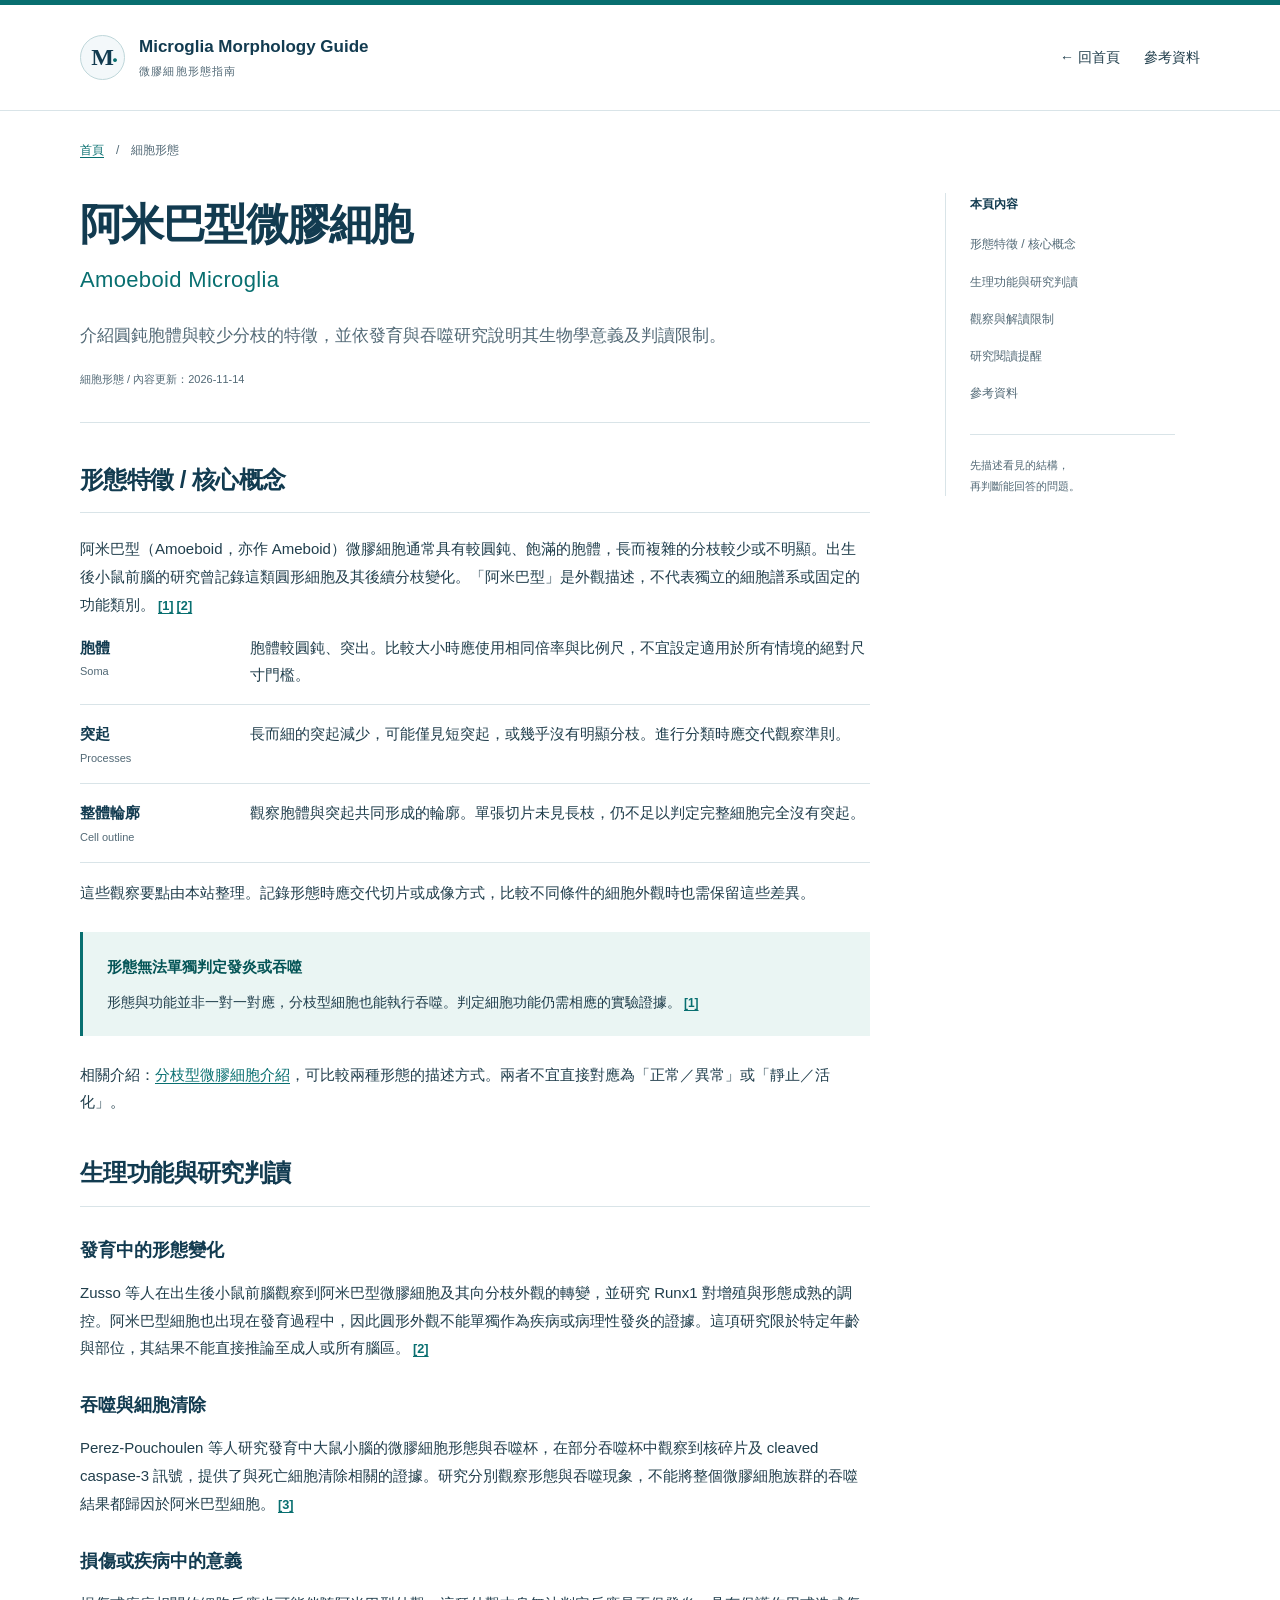
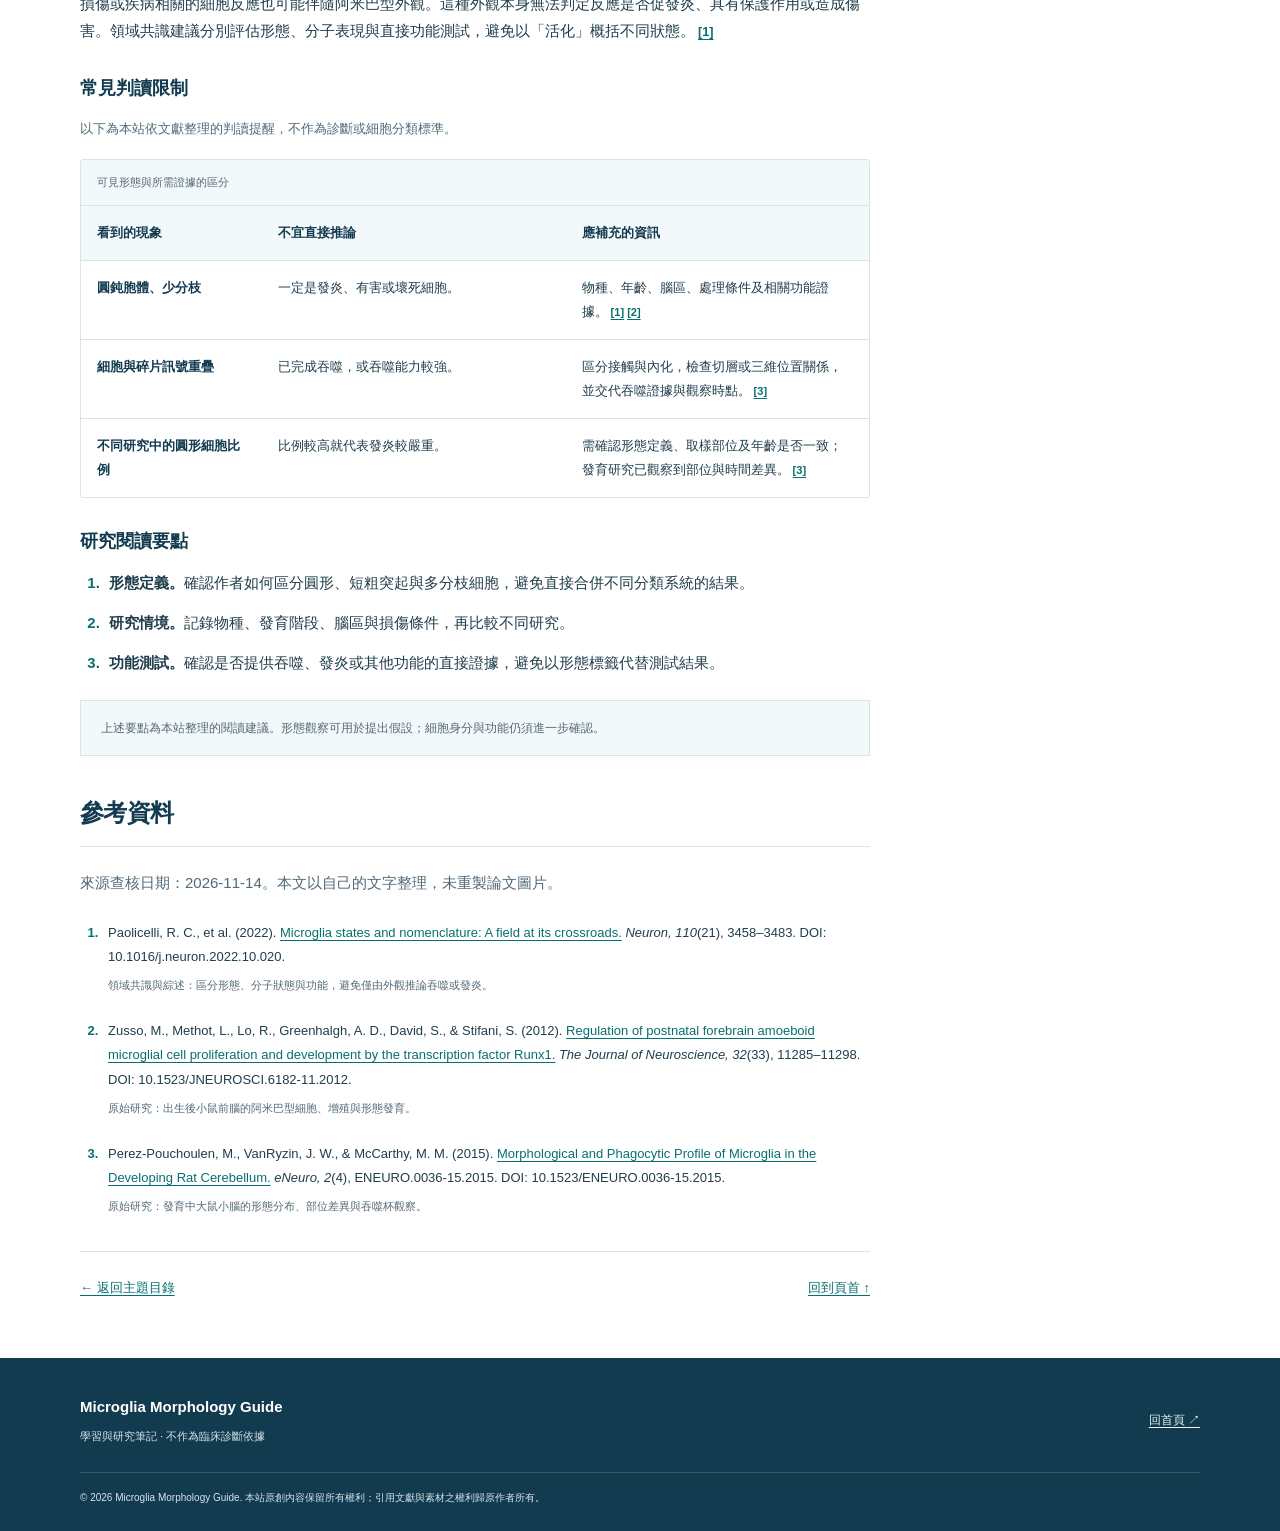
==== commit f56c0600: "Rename project to Microglia Morphology Guide" ====
--- a/pages/amoeboid-microglia.html
+++ b/pages/amoeboid-microglia.html
@@ -5,16 +5,16 @@
   <meta name="viewport" content="width=device-width, initial-scale=1">
   <meta name="description" content="認識阿米巴型微膠細胞（Amoeboid Microglia）的圓鈍胞體與較少分枝，了解發育、吞噬相關研究及形態不等同功能的判讀限制。">
   <meta name="theme-color" content="#123b50">
-  <title>阿米巴型微膠細胞 Amoeboid Microglia | Microglia Morphology Atlas</title>
+  <title>阿米巴型微膠細胞 Amoeboid Microglia | Microglia Morphology Guide</title>
   <link rel="stylesheet" href="../css/style.css">
 </head>
 <body>
   <a class="skip-link" href="#main-content">跳至主要內容</a>
   <header class="site-header">
     <div class="container header-inner">
-      <a class="brand" href="../index.html" aria-label="Microglia Morphology Atlas 首頁">
+      <a class="brand" href="../index.html" aria-label="Microglia Morphology Guide 首頁">
         <span class="brand-mark" aria-hidden="true">M<span>·</span></span>
-        <span>Microglia Morphology Atlas<span class="brand-subtitle">微膠細胞形態與生理知識庫</span></span>
+        <span>Microglia Morphology Guide<span class="brand-subtitle">微膠細胞形態指南</span></span>
       </a>
       <nav class="main-nav" aria-label="主要導覽"><a href="../index.html">← 回首頁</a><a href="#references">參考資料</a></nav>
     </div>
@@ -96,8 +96,8 @@
   </main>
 
   <footer class="site-footer">
-    <div class="container footer-inner"><div><p class="footer-brand">Microglia Morphology Atlas</p><p>學習與研究筆記 · 不作為臨床診斷依據</p></div><a href="../index.html">回首頁 ↗</a></div>
-    <div class="container copyright"><p>© 2026 Microglia Morphology Atlas. 本站原創內容保留所有權利；引用文獻與素材之權利歸原作者所有。</p></div>
+    <div class="container footer-inner"><div><p class="footer-brand">Microglia Morphology Guide</p><p>學習與研究筆記 · 不作為臨床診斷依據</p></div><a href="../index.html">回首頁 ↗</a></div>
+    <div class="container copyright"><p>© 2026 Microglia Morphology Guide. 本站原創內容保留所有權利；引用文獻與素材之權利歸原作者所有。</p></div>
   </footer>
 </body>
 </html>
